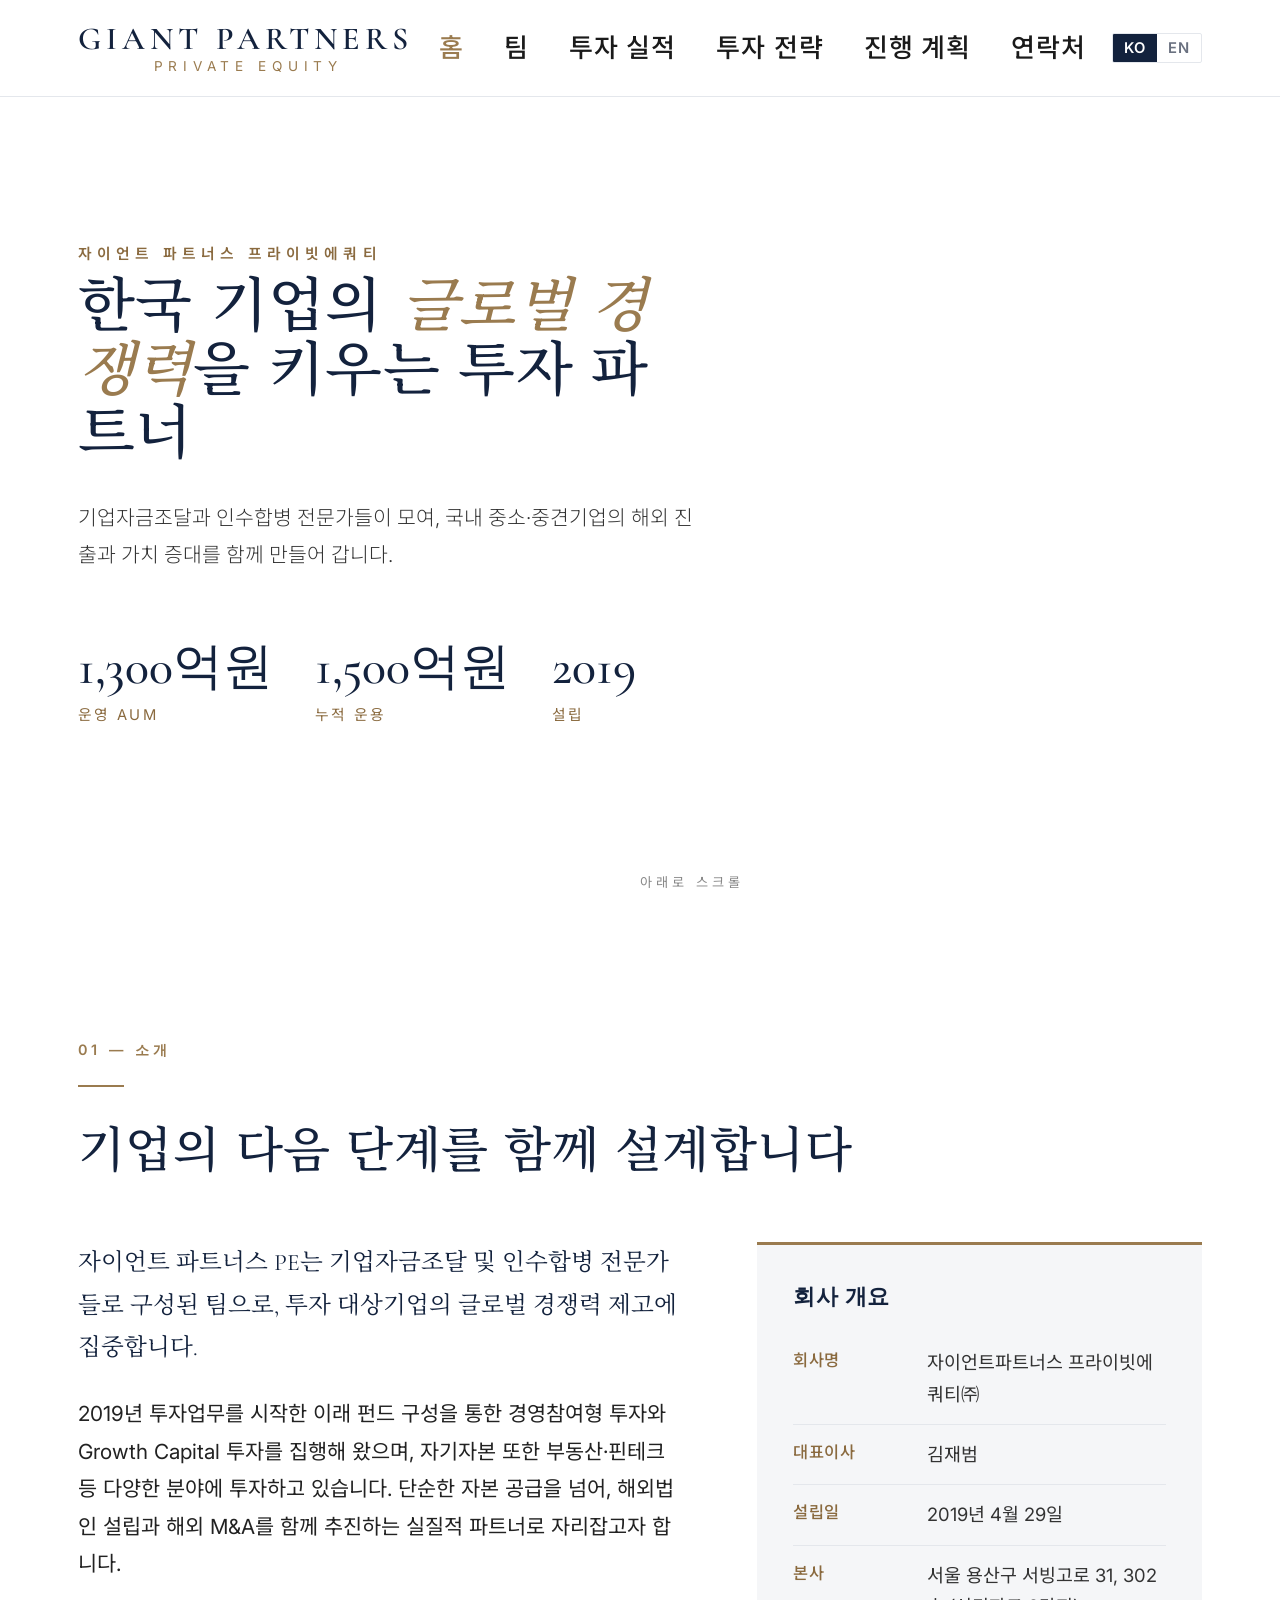
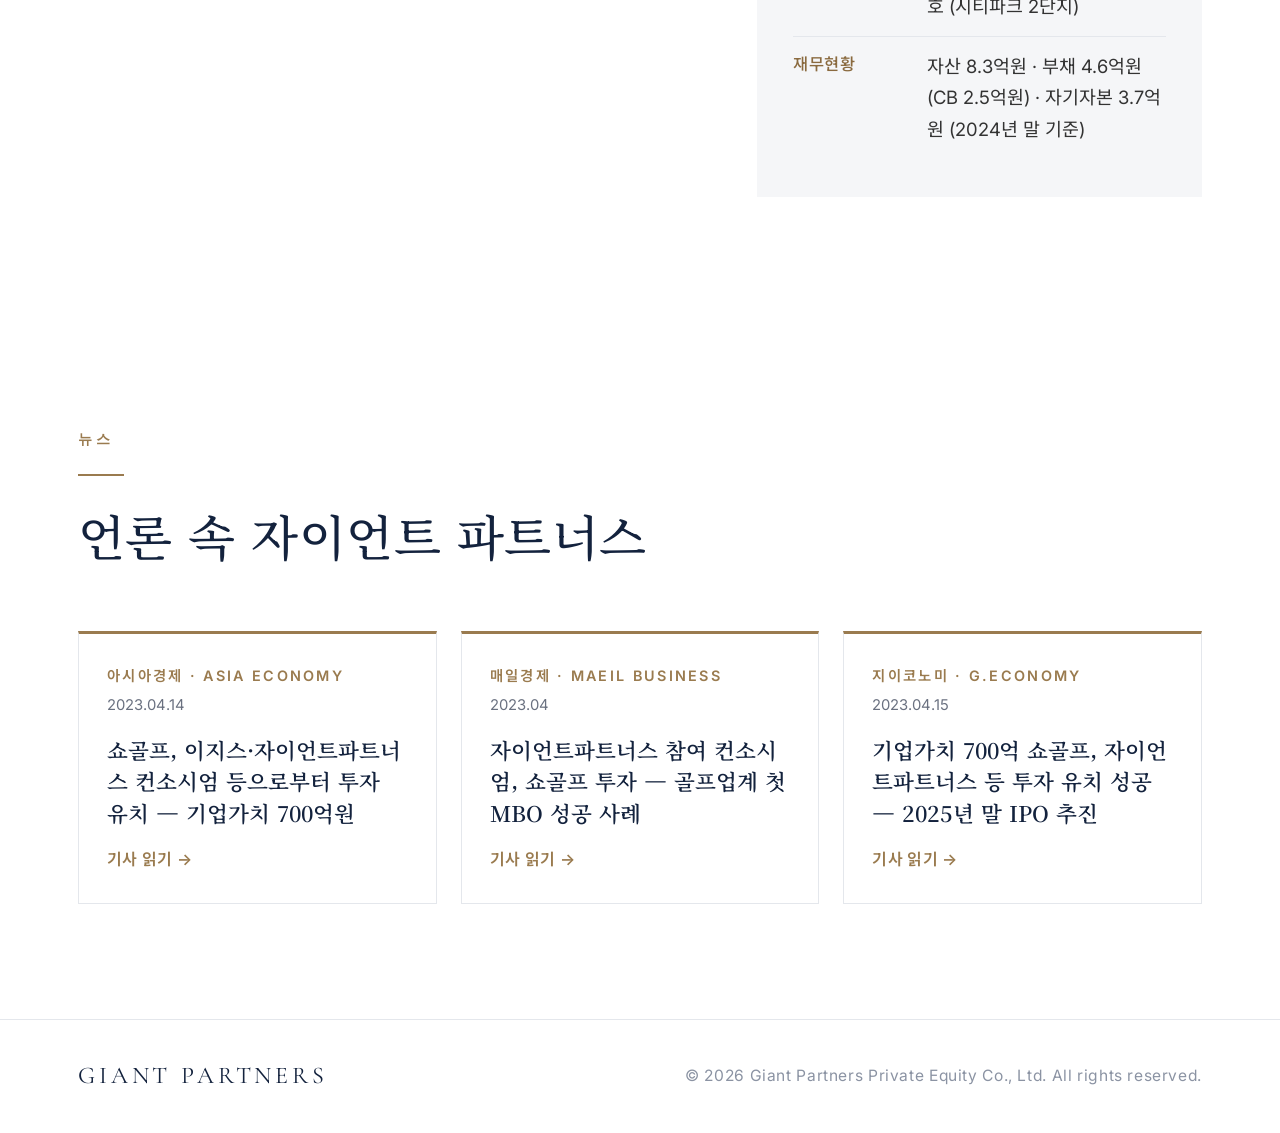
==== index.html @ a85ddaa1 "build multi-page site" ====
<!DOCTYPE html>
<html lang="ko">
<head>
<meta charset="UTF-8" />
<meta name="viewport" content="width=device-width, initial-scale=1.0" />
<title>Giant Partners Private Equity</title>
<meta name="description" content="Giant Partners Private Equity — 국내 중소·중견기업의 글로벌 경쟁력 제고에 집중하는 사모펀드 운용사 / A private equity firm focused on the global competitiveness of Korean middle-market companies." />
<link rel="preconnect" href="https://fonts.googleapis.com">
<link rel="preconnect" href="https://fonts.gstatic.com" crossorigin>
<link href="https://fonts.googleapis.com/css2?family=Cormorant+Garamond:ital,wght@0,400;0,500;0,600;1,400&family=Inter:wght@300;400;500;600&family=Noto+Sans+KR:wght@300;400;500;700&family=Noto+Serif+KR:wght@400;500;600&display=swap" rel="stylesheet">
<link rel="stylesheet" href="./static/style.css">
<script src="./static/script.js" defer></script>
</head>
<body class="lang-ko">

<!-- ================= TOP BAR ================= -->
<header class="topbar" id="topbar">
  <div class="topbar-inner">
    <a href="index.html" class="logo">
      <span class="logo-mark">GIANT PARTNERS</span>
      <span class="logo-sub">Private Equity</span>
    </a>
    <nav class="nav-links" id="navLinks">
      <a class="active" href="index.html"><span class="ko">홈</span><span class="en">Home</span></a>
      <a href="views/team.html"><span class="ko">팀</span><span class="en">Team</span></a>
      <a href="views/track-record.html"><span class="ko">투자 실적</span><span class="en">Track Record</span></a>
      <a href="views/strategy.html"><span class="ko">투자 전략</span><span class="en">Strategy</span></a>
      <a href="views/pipeline.html"><span class="ko">진행 계획</span><span class="en">Pipeline</span></a>
      <a href="views/contact.html"><span class="ko">연락처</span><span class="en">Contact</span></a>
    </nav>
    <div style="display:flex;align-items:center;gap:16px;">
      <div class="lang-switch">
        <button class="lang-btn active" data-lang="ko" onclick="setLang('ko')">KO</button>
        <button class="lang-btn" data-lang="en" onclick="setLang('en')">EN</button>
      </div>
      <button class="nav-toggle" id="navToggle" aria-label="Menu"><span></span><span></span><span></span></button>
    </div>
  </div>
</header>

<!-- ================= HERO ================= -->
<section class="hero" id="top">
  <div class="hero-inner">
    <span class="hero-eyebrow"><span class="ko">자이언트 파트너스 프라이빗에쿼티</span><span class="en">Giant Partners Private Equity</span></span>
    <h1>
      <span class="ko">한국 기업의 <em>글로벌 경쟁력</em>을 키우는 투자 파트너</span>
      <span class="en">A partner in building the <em>global competitiveness</em> of Korean companies</span>
    </h1>
    <p class="sub">
      <span class="ko">기업자금조달과 인수합병 전문가들이 모여, 국내 중소·중견기업의 해외 진출과 가치 증대를 함께 만들어 갑니다.</span>
      <span class="en">A team of corporate-finance and M&amp;A specialists partnering with Korea's middle-market companies to drive overseas expansion and lasting value creation.</span>
    </p>
    <div class="hero-meta">
      <div class="stat"><span class="num"><span class="ko">1,300억원</span><span class="en">₩130B</span></span><span class="lbl"><span class="ko">운영 AUM</span><span class="en">AUM under management</span></span></div>
      <div class="stat"><span class="num"><span class="ko">1,500억원</span><span class="en">₩150B</span></span><span class="lbl"><span class="ko">누적 운용</span><span class="en">Cumulative capital</span></span></div>
      <div class="stat"><span class="num">2019</span><span class="lbl"><span class="ko">설립</span><span class="en">Established</span></span></div>
    </div>
  </div>
  <span class="scroll-cue"><span class="ko">아래로 스크롤</span><span class="en">Scroll</span></span>
</section>

<!-- ================= ABOUT ================= -->
<section id="about" class="band-paper2">
  <div class="wrap">
    <div class="section-head reveal">
      <span class="eyebrow"><span class="ko">01 — 소개</span><span class="en">01 — About</span></span>
      <div class="divider"></div>
      <h2 class="section-title"><span class="ko">기업의 다음 단계를 함께 설계합니다</span><span class="en">Designing the next chapter for our companies</span></h2>
    </div>
    <div class="about-grid">
      <div class="about-copy reveal">
        <p>
          <span class="ko">자이언트 파트너스 PE는 기업자금조달 및 인수합병 전문가들로 구성된 팀으로, 투자 대상기업의 글로벌 경쟁력 제고에 집중합니다.</span>
          <span class="en">Giant Partners PE is a team of corporate-financing and M&amp;A specialists, focused on enhancing the global competitiveness of the companies we invest in.</span>
        </p>
        <p>
          <span class="ko">2019년 투자업무를 시작한 이래 펀드 구성을 통한 경영참여형 투자와 Growth Capital 투자를 집행해 왔으며, 자기자본 또한 부동산·핀테크 등 다양한 분야에 투자하고 있습니다. 단순한 자본 공급을 넘어, 해외법인 설립과 해외 M&A를 함께 추진하는 실질적 파트너로 자리잡고자 합니다.</span>
          <span class="en">Since beginning investment activity in 2019, we have executed control (buyout) and growth-capital investments through fund structures, while also deploying our own balance sheet across real estate, fintech and other sectors. Beyond supplying capital, we aim to be a hands-on partner — establishing overseas entities and pursuing cross-border M&amp;A alongside our portfolio companies.</span>
        </p>
      </div>
      <div class="fact-card reveal">
        <h3><span class="ko">회사 개요</span><span class="en">Company Profile</span></h3>
        <dl style="margin:0;">
          <div class="fact-row"><dt><span class="ko">회사명</span><span class="en">Entity</span></dt><dd><span class="ko">자이언트파트너스 프라이빗에쿼티㈜</span><span class="en">Giant Partners Private Equity Co., Ltd.</span></dd></div>
          <div class="fact-row"><dt><span class="ko">대표이사</span><span class="en">CEO</span></dt><dd><span class="ko">김재범</span><span class="en">Jaebeom Kim</span></dd></div>
          <div class="fact-row"><dt><span class="ko">설립일</span><span class="en">Established</span></dt><dd><span class="ko">2019년 4월 29일</span><span class="en">April 29, 2019</span></dd></div>
          <div class="fact-row"><dt><span class="ko">본사</span><span class="en">Head Office</span></dt><dd><span class="ko">서울 용산구 서빙고로 31, 302호 (시티파크 2단지)</span><span class="en">Unit 302, 31 Seobinggo-ro, Yongsan-gu, Seoul (City Park II)</span></dd></div>
          <div class="fact-row"><dt><span class="ko">재무현황</span><span class="en">Financials</span></dt><dd><span class="ko">자산 8.3억원 · 부채 4.6억원 (CB 2.5억원) · 자기자본 3.7억원 (2024년 말 기준)</span><span class="en">Assets ₩830M · Liabilities ₩460M (incl. ₩250M CB) · Equity ₩370M (as of YE 2024)</span></dd></div>
        </dl>
      </div>
    </div>
  </div>
</section>

<!-- ================= NEWS ================= -->
<section id="news">
  <div class="wrap">
    <div class="section-head reveal">
      <span class="eyebrow"><span class="ko">뉴스</span><span class="en">In the News</span></span>
      <div class="divider"></div>
      <h2 class="section-title"><span class="ko">언론 속 자이언트 파트너스</span><span class="en">Giant Partners in the press</span></h2>
    </div>
    <div class="news-grid">
      <a class="news-card reveal" href="https://v.daum.net/v/qj23Gfpa3e" target="_blank" rel="noopener">
        <span class="news-source">아시아경제 · Asia Economy</span>
        <span class="news-date">2023.04.14</span>
        <h3 class="news-title"><span class="ko">쇼골프, 이지스·자이언트파트너스 컨소시엄 등으로부터 투자 유치 — 기업가치 700억원</span><span class="en">SHOW Golf raises capital from a consortium including IGIS and Giant Partners — valued at ₩70B</span></h3>
        <span class="news-more"><span class="ko">기사 읽기 →</span><span class="en">Read the article →</span></span>
      </a>
      <a class="news-card reveal" href="https://www.mk.co.kr/news/stock/9692551" target="_blank" rel="noopener">
        <span class="news-source">매일경제 · Maeil Business</span>
        <span class="news-date">2023.04</span>
        <h3 class="news-title"><span class="ko">자이언트파트너스 참여 컨소시엄, 쇼골프 투자 — 골프업계 첫 MBO 성공 사례</span><span class="en">Consortium including Giant Partners backs SHOW Golf — the golf sector's first successful MBO</span></h3>
        <span class="news-more"><span class="ko">기사 읽기 →</span><span class="en">Read the article →</span></span>
      </a>
      <a class="news-card reveal" href="https://www.geconomy.co.kr/news/article.html?no=276914" target="_blank" rel="noopener">
        <span class="news-source">지이코노미 · G.ECONOMY</span>
        <span class="news-date">2023.04.15</span>
        <h3 class="news-title"><span class="ko">기업가치 700억 쇼골프, 자이언트파트너스 등 투자 유치 성공 — 2025년 말 IPO 추진</span><span class="en">SHOW Golf, valued at ₩70B, secures backing from Giant Partners and others — IPO targeted for late 2025</span></h3>
        <span class="news-more"><span class="ko">기사 읽기 →</span><span class="en">Read the article →</span></span>
      </a>
    </div>
  </div>
</section>

<!-- ================= FOOTER ================= -->
<footer class="band-ink" style="padding:36px 0;">
  <div class="wrap" style="display:flex;justify-content:space-between;flex-wrap:wrap;gap:16px;align-items:center;">
    <span class="foot-logo">GIANT PARTNERS</span>
    <span style="font-size:.78rem;color:#8b93a3;letter-spacing:.04em;">© 2026 Giant Partners Private Equity Co., Ltd. <span class="ko">All rights reserved.</span><span class="en">All rights reserved.</span></span>
  </div>
</footer>

</body>
</html>
---- static/style.css ----
:root{
  --ink:#13223d;          /* primary deep navy */
  --ink-2:#0b1525;        /* darkest navy */
  --ink-soft:#26385a;     /* lighter navy for lines */
  --paper:#f5f6f8;        /* light, almost white */
  --paper-2:#ffffff;      /* clean white */
  --brass:#9a7b4f;        /* muted brass accent */
  --brass-light:#c6a878;  /* light brass */
  --ink-text:#1c2533;
  --muted:#6a7180;
  --line:#e4e7ec;
  --radius:0px;
  --maxw:1180px;
}

*{box-sizing:border-box;}
html{scroll-behavior:smooth;font-size:125%;}
body{
  margin:0;
  background:var(--paper);
  color:var(--ink-text);
  font-family:"Inter","Noto Sans KR",sans-serif;
  font-weight:400;
  line-height:1.7;
  -webkit-font-smoothing:antialiased;
  font-feature-settings:"kern" 1;
}

/* ---------- Language toggle visibility ---------- */
.lang-ko .en{display:none !important;}
.lang-en .ko{display:none !important;}

/* ---------- Typography ---------- */
h1,h2,h3,h4{margin:0;font-weight:500;line-height:1.2;color:var(--ink);}
.serif{font-family:"Cormorant Garamond","Noto Serif KR",serif;}
.lang-ko h1,.lang-ko h2,.lang-ko h3{font-family:"Noto Serif KR",serif;}
.lang-en h1,.lang-en h2,.lang-en h3{font-family:"Cormorant Garamond",serif;}

.eyebrow{
  font-family:"Inter",sans-serif;
  font-size:.72rem;
  letter-spacing:.28em;
  text-transform:uppercase;
  color:var(--brass);
  font-weight:600;
  margin:0 0 1.1rem;
  display:block;
}
.section-title{
  font-size:clamp(1.9rem,3.6vw,2.9rem);
  font-weight:500;
  letter-spacing:.01em;
  color:var(--ink);
}
.lang-en .section-title{font-weight:600;letter-spacing:0;}
.lead{
  font-size:1.06rem;
  color:#39424f;
  max-width:54ch;
  line-height:1.75;
}

a{color:inherit;}

/* ---------- Layout ---------- */
.wrap{max-width:var(--maxw);margin:0 auto;padding:0 28px;}
section{padding:clamp(64px,9vw,120px) 0;}
.band-ink{background:var(--ink);color:#e9e6dd;}
.band-ink .section-title,.band-ink h3,.band-ink h4{color:#fff;}
.band-ink .lead{color:#c4ccd8;}
.band-paper2{background:var(--paper-2);}

.section-head{margin-bottom:clamp(40px,6vw,68px);max-width:780px;}
.divider{width:46px;height:2px;background:var(--brass);margin-bottom:1.6rem;}

/* ---------- Top bar ---------- */
header.topbar{
  position:fixed;top:0;left:0;right:0;z-index:50;
  background:rgba(246,242,233,.86);
  backdrop-filter:blur(10px);
  border-bottom:1px solid var(--line);
  transition:background .3s,border-color .3s;
}
.topbar.scrolled{background:rgba(11,21,37,.92);border-color:rgba(255,255,255,.08);}
.topbar.scrolled .logo-mark,.topbar.scrolled .nav-links a{color:#f3efe6;}
.topbar.scrolled .logo-sub{color:var(--brass-light);}
.topbar.scrolled .lang-btn{color:#cdd3dd;border-color:rgba(255,255,255,.22);}
.topbar.scrolled .lang-btn.active{background:var(--brass);color:#fff;border-color:var(--brass);}
.topbar-inner{
  max-width:var(--maxw);margin:0 auto;padding:14px 28px;
  display:flex;align-items:center;justify-content:space-between;gap:24px;
}
.logo{display:flex;flex-direction:column;line-height:1;text-decoration:none;}
.logo-mark{
  font-family:"Cormorant Garamond",serif;
  font-size:1.34rem;font-weight:600;letter-spacing:.16em;color:var(--ink);
  transition:color .3s;
}
.logo-sub{
  font-family:"Inter",sans-serif;font-size:.56rem;letter-spacing:.42em;
  text-transform:uppercase;color:var(--brass);margin-top:5px;transition:color .3s;
}
.nav-links{display:flex;gap:30px;align-items:center;}
.nav-links a{
  text-decoration:none;color:var(--ink-text);font-size:.83rem;letter-spacing:.04em;
  font-weight:500;transition:color .2s;position:relative;padding:4px 0;
}
.nav-links a:hover{color:var(--brass);}

/* active nav link (highlights the current page) */
.nav-links a.active{color:var(--brass);}
.topbar.scrolled .nav-links a.active{color:var(--brass-light);}

.lang-switch{display:flex;border:1px solid var(--line);border-radius:2px;overflow:hidden;}
.lang-btn{
  background:transparent;border:none;cursor:pointer;
  padding:5px 11px;font-family:"Inter",sans-serif;font-size:.74rem;font-weight:600;
  letter-spacing:.06em;color:var(--muted);transition:all .2s;
}
.lang-btn.active{background:var(--ink);color:#fff;}
.nav-toggle{display:none;background:none;border:none;cursor:pointer;padding:6px;}
.nav-toggle span{display:block;width:22px;height:2px;background:var(--ink);margin:4px 0;transition:.3s;}
.topbar.scrolled .nav-toggle span{background:#f3efe6;}

/* extra top space so the first section on inner pages clears the fixed header */
.first{padding-top:calc(clamp(64px,9vw,120px) + 56px);}

/* ---------- Hero ---------- */
.hero{
  position:relative;min-height:100svh;display:flex;align-items:center;
  background:
    radial-gradient(110% 80% at 80% 10%, rgba(154,123,79,.16), transparent 60%),
    linear-gradient(160deg,#0d1828 0%, #13223d 55%, #1a2c4d 100%);
  color:#f3efe6;overflow:hidden;
}
.hero::after{
  content:"";position:absolute;inset:0;
  background-image:linear-gradient(rgba(255,255,255,.025) 1px,transparent 1px),
                   linear-gradient(90deg,rgba(255,255,255,.025) 1px,transparent 1px);
  background-size:64px 64px;mask-image:radial-gradient(120% 90% at 70% 30%,#000,transparent 75%);
  pointer-events:none;
}
.hero-inner{position:relative;z-index:2;max-width:var(--maxw);margin:0 auto;padding:120px 28px 80px;width:100%;}
.hero-eyebrow{
  font-size:.74rem;letter-spacing:.34em;text-transform:uppercase;
  color:var(--brass-light);font-weight:600;margin-bottom:2.2rem;
  opacity:0;animation:rise .9s .1s forwards;
}
.hero h1{
  color:#fff;font-weight:500;letter-spacing:.005em;
  font-size:clamp(2.5rem,6.4vw,5.1rem);line-height:1.08;max-width:18ch;
  opacity:0;animation:rise 1s .25s forwards;
}
.lang-en .hero h1{font-weight:500;}
.hero h1 em{font-style:italic;color:var(--brass-light);}
.hero .sub{
  margin-top:2rem;font-size:clamp(1rem,1.6vw,1.2rem);max-width:52ch;
  color:#cdd5e2;line-height:1.8;font-weight:300;
  opacity:0;animation:rise 1s .45s forwards;
}
.hero-meta{
  margin-top:3.4rem;display:flex;flex-wrap:wrap;gap:42px;
  opacity:0;animation:rise 1s .65s forwards;
}
.hero-meta .stat .num{
  font-family:"Cormorant Garamond",serif;font-size:2.5rem;color:#fff;line-height:1;font-weight:500;
}
.hero-meta .stat .lbl{
  display:block;margin-top:.5rem;font-size:.74rem;letter-spacing:.16em;
  text-transform:uppercase;color:var(--brass-light);
}
.scroll-cue{
  position:absolute;bottom:30px;left:50%;transform:translateX(-50%);
  font-size:.66rem;letter-spacing:.3em;text-transform:uppercase;color:#8a93a5;z-index:2;
  opacity:0;animation:rise 1s 1s forwards;
}
@keyframes rise{from{opacity:0;transform:translateY(18px);}to{opacity:1;transform:translateY(0);}}

/* ---------- About ---------- */
.about-grid{display:grid;grid-template-columns:1.15fr .85fr;gap:clamp(40px,6vw,84px);align-items:start;}
.fact-card{
  background:var(--ink);color:#e9e6dd;padding:38px 36px;border-top:3px solid var(--brass);
}
.fact-card h3{color:#fff;font-size:1.1rem;letter-spacing:.04em;margin-bottom:24px;font-family:"Inter",sans-serif;font-weight:600;}
.fact-row{display:grid;grid-template-columns:120px 1fr;gap:14px;padding:14px 0;border-top:1px solid rgba(255,255,255,.1);}
.fact-row:first-of-type{border-top:none;}
.fact-row dt{color:var(--brass-light);font-size:.82rem;letter-spacing:.04em;font-weight:500;}
.fact-row dd{margin:0;color:#dfe3ea;font-size:.92rem;}
.about-copy p{margin:0 0 1.3rem;color:#39424f;font-size:1.04rem;line-height:1.8;}
.about-copy p:first-of-type{font-size:1.18rem;color:var(--ink);font-family:"Cormorant Garamond","Noto Serif KR",serif;}

/* ---------- Team ---------- */
.team-grid{display:grid;grid-template-columns:1fr 1fr;gap:34px;}
.member{background:var(--paper-2);border:1px solid var(--line);padding:38px 36px;position:relative;}
.member::before{content:"";position:absolute;top:0;left:0;width:3px;height:64px;background:var(--brass);}
.member .role{font-size:.74rem;letter-spacing:.2em;text-transform:uppercase;color:var(--brass);font-weight:600;}
.member .name{font-family:"Cormorant Garamond","Noto Serif KR",serif;font-size:2rem;margin:.5rem 0 1.4rem;color:var(--ink);font-weight:500;}
.member h5{font-size:.72rem;letter-spacing:.14em;text-transform:uppercase;color:var(--muted);margin:1.5rem 0 .7rem;font-weight:600;font-family:"Inter",sans-serif;}
.member ul{margin:0;padding:0;list-style:none;}
.member li{position:relative;padding-left:18px;margin-bottom:.55rem;font-size:.92rem;color:#3a4250;line-height:1.6;}
.member li::before{content:"";position:absolute;left:0;top:.6em;width:6px;height:6px;border:1px solid var(--brass);transform:rotate(45deg);}

/* ---------- Funds / ledger ---------- */
.ledger{position:relative;margin-top:10px;}
.fund{
  display:grid;grid-template-columns:96px 1fr;gap:30px;padding:38px 0;
  border-top:1px solid rgba(255,255,255,.12);
}
.band-paper2 .fund{border-top:1px solid var(--line);}
.fund:first-child{border-top:none;}
.fund .marker{display:flex;flex-direction:column;}
.fund .marker .no{
  font-family:"Cormorant Garamond",serif;font-size:3.2rem;line-height:.9;color:var(--brass-light);font-weight:500;
}
.band-paper2 .fund .marker .no{color:var(--brass);}
.fund .marker .tag{font-size:.68rem;letter-spacing:.18em;text-transform:uppercase;color:var(--muted);margin-top:8px;}
.fund .body h4{font-size:1.32rem;margin-bottom:.4rem;font-family:"Cormorant Garamond","Noto Serif KR",serif;font-weight:600;}
.band-ink .fund .body h4{color:#fff;}
.fund .meta{font-size:.78rem;letter-spacing:.06em;color:var(--brass);font-weight:600;text-transform:uppercase;margin-bottom:.9rem;}
.fund .desc{font-size:.96rem;line-height:1.75;color:#424a57;}
.band-ink .fund .desc{color:#bcc4d2;}
.fund ul{margin:.8rem 0 0;padding:0;list-style:none;}
.fund li{position:relative;padding-left:18px;margin-bottom:.5rem;font-size:.9rem;line-height:1.6;}
.band-ink .fund li{color:#aeb6c4;}
.band-paper2 .fund li{color:#4a525f;}
.fund li::before{content:"–";position:absolute;left:0;color:var(--brass);}
.pill-row{display:flex;flex-wrap:wrap;gap:8px;margin-top:1rem;}
.pill{font-size:.74rem;letter-spacing:.04em;padding:5px 12px;border:1px solid rgba(255,255,255,.2);color:#cdd5e2;border-radius:2px;}
.band-paper2 .pill{border-color:var(--line);color:var(--muted);}

/* ---------- Stats strip ---------- */
.stats-strip{display:grid;grid-template-columns:repeat(4,1fr);gap:1px;background:var(--line);border:1px solid var(--line);margin-bottom:64px;}
.stat-cell{background:var(--paper-2);padding:30px 26px;}
.band-ink .stats-strip{background:rgba(255,255,255,.1);border-color:rgba(255,255,255,.1);}
.band-ink .stat-cell{background:var(--ink);}
.stat-cell .v{font-family:"Cormorant Garamond",serif;font-size:2.5rem;color:var(--ink);font-weight:500;line-height:1;}
.band-ink .stat-cell .v{color:#fff;}
.stat-cell .k{display:block;margin-top:.6rem;font-size:.74rem;letter-spacing:.12em;text-transform:uppercase;color:var(--brass);}

/* ---------- Principal investments ---------- */
.pi-grid{display:grid;grid-template-columns:1fr 1fr;gap:28px;}
.pi-card{background:var(--paper-2);border:1px solid var(--line);padding:34px 32px;border-top:3px solid var(--brass);}
.pi-card .tag{font-size:.7rem;letter-spacing:.18em;text-transform:uppercase;color:var(--brass);font-weight:600;}
.pi-card h4{font-size:1.3rem;margin:.6rem 0 1rem;font-family:"Cormorant Garamond","Noto Serif KR",serif;font-weight:600;}
.pi-card p{margin:0;font-size:.95rem;color:#434b58;line-height:1.7;}
.pi-card .status{margin-top:1.2rem;font-size:.78rem;letter-spacing:.06em;color:var(--ink);font-weight:600;}

/* ---------- Strategy pillars ---------- */
.pillars{display:grid;grid-template-columns:1fr 1fr;gap:1px;background:rgba(255,255,255,.12);border:1px solid rgba(255,255,255,.12);}
.pillar{background:var(--ink);padding:42px 40px;position:relative;}
.pillar .pno{font-family:"Cormorant Garamond",serif;font-size:1.05rem;color:var(--brass-light);letter-spacing:.1em;}
.pillar h4{color:#fff;font-size:1.32rem;margin:.4rem 0 1.2rem;font-family:"Cormorant Garamond","Noto Serif KR",serif;font-weight:600;}
.pillar ul{margin:0;padding:0;list-style:none;}
.pillar li{position:relative;padding-left:18px;margin-bottom:.7rem;font-size:.93rem;color:#bcc4d2;line-height:1.65;}
.pillar li::before{content:"";position:absolute;left:0;top:.55em;width:6px;height:6px;background:var(--brass);transform:rotate(45deg);}

/* ---------- Process ---------- */
.phase-label{font-size:.74rem;letter-spacing:.2em;text-transform:uppercase;color:var(--brass);font-weight:600;margin:48px 0 22px;display:flex;align-items:center;gap:14px;}
.phase-label::after{content:"";flex:1;height:1px;background:var(--line);}
.steps{display:grid;grid-template-columns:1fr 1fr;gap:24px;}
.step{background:var(--paper-2);border:1px solid var(--line);padding:32px 30px;display:grid;grid-template-columns:54px 1fr;gap:22px;}
.step .sno{font-family:"Cormorant Garamond",serif;font-size:2.6rem;color:var(--brass);line-height:.8;font-weight:500;}
.step h4{font-size:1.12rem;margin-bottom:.8rem;color:var(--ink);font-family:"Inter","Noto Sans KR",sans-serif;font-weight:600;}
.step ul{margin:0;padding:0;list-style:none;}
.step li{position:relative;padding-left:16px;margin-bottom:.5rem;font-size:.89rem;color:#454d5a;line-height:1.6;}
.step li::before{content:"";position:absolute;left:0;top:.6em;width:5px;height:5px;background:var(--brass);border-radius:50%;}

/* ---------- Pipeline ---------- */
.pipe-grid{display:grid;grid-template-columns:1fr 1fr;gap:60px;}
.pipe-col h3{font-size:1.4rem;margin-bottom:6px;color:#fff;font-family:"Cormorant Garamond","Noto Serif KR",serif;font-weight:600;}
.pipe-col .ck{font-size:.74rem;letter-spacing:.2em;text-transform:uppercase;color:var(--brass-light);margin-bottom:26px;display:block;}
.pipe-item{padding:22px 0;border-top:1px solid rgba(255,255,255,.12);display:grid;grid-template-columns:1fr auto;gap:18px;align-items:start;}
.pipe-item:first-of-type{border-top:none;}
.pipe-item p{margin:0;font-size:.95rem;color:#c4ccd8;line-height:1.6;}
.pipe-item .amt{font-family:"Cormorant Garamond",serif;font-size:1.3rem;color:var(--brass-light);white-space:nowrap;}

/* ---------- Case study ---------- */
.case-head{display:grid;grid-template-columns:1fr 1fr;gap:50px;align-items:end;margin-bottom:54px;}
.case-quote{font-family:"Cormorant Garamond","Noto Serif KR",serif;font-size:1.5rem;line-height:1.5;color:var(--ink);font-style:italic;}

/* ---------- Contact / footer ---------- */
.contact-grid{display:grid;grid-template-columns:1fr 1fr;gap:60px;align-items:start;}
.contact-grid h2{margin-bottom:20px;}
.contact-info dt{font-size:.72rem;letter-spacing:.18em;text-transform:uppercase;color:var(--brass-light);margin-top:22px;}
.contact-info dd{margin:.3rem 0 0;font-size:1.04rem;color:#e9e6dd;}
footer .foot-bottom{
  border-top:1px solid rgba(255,255,255,.12);margin-top:64px;padding-top:30px;
  display:flex;justify-content:space-between;flex-wrap:wrap;gap:16px;
  font-size:.78rem;color:#8b93a3;letter-spacing:.04em;
}
.foot-logo{font-family:"Cormorant Garamond",serif;font-size:1.2rem;letter-spacing:.16em;color:#fff;}

/* ---------- Reveal animation ---------- */
.reveal{opacity:0;transform:translateY(26px);transition:opacity .8s ease,transform .8s ease;}
.reveal.in{opacity:1;transform:none;}

/* ---------- Responsive ---------- */
@media(max-width:880px){
  .nav-links{
    position:fixed;top:0;right:0;height:100svh;width:min(78vw,320px);
    background:var(--ink-2);flex-direction:column;justify-content:center;gap:30px;
    transform:translateX(100%);transition:transform .35s ease;padding:40px;z-index:40;
  }
  .nav-links.open{transform:translateX(0);}
  .nav-links a{color:#f3efe6;font-size:1.05rem;}
  .nav-toggle{display:block;z-index:45;}
  .about-grid,.team-grid,.pillars,.steps,.pi-grid,.pipe-grid,.case-head,.contact-grid,.stats-strip{grid-template-columns:1fr;}
  .stats-strip{grid-template-columns:1fr 1fr;}
  .fund{grid-template-columns:64px 1fr;gap:20px;}
  .fund .marker .no{font-size:2.4rem;}
}
@media(max-width:520px){
  .stats-strip{grid-template-columns:1fr;}
  .hero-meta{gap:28px;}
  .step{grid-template-columns:1fr;}
}
@media(prefers-reduced-motion:reduce){
  *{animation:none !important;transition:none !important;}
  .reveal{opacity:1;transform:none;}
  html{scroll-behavior:auto;}
}

/* ---------- News ---------- */
.news-grid{display:grid;grid-template-columns:repeat(3,1fr);gap:24px;}
.news-card{
  display:flex;flex-direction:column;
  background:var(--paper-2);border:1px solid var(--line);border-top:3px solid var(--brass);
  padding:30px 28px;text-decoration:none;color:inherit;
  transition:transform .2s ease, box-shadow .2s ease, border-color .2s ease;
}
.news-card:hover{transform:translateY(-4px);box-shadow:0 14px 30px rgba(19,34,61,.10);}
.news-source{font-size:.72rem;letter-spacing:.16em;text-transform:uppercase;color:var(--brass);font-weight:600;}
.news-date{font-size:.74rem;color:var(--muted);margin-top:4px;}
.news-title{
  font-size:1.08rem;line-height:1.45;margin:16px 0 0;color:var(--ink);
  font-family:"Cormorant Garamond","Noto Serif KR",serif;font-weight:600;
}
.lang-ko .news-title{font-family:"Noto Serif KR",serif;}
.news-more{margin-top:auto;padding-top:18px;font-size:.8rem;color:var(--brass);font-weight:600;letter-spacing:.02em;}
@media(max-width:880px){
  .news-grid{grid-template-columns:1fr;}
}

/* ============================================================
   LIGHT THEME — white backgrounds, black text.
   Section titles/headers stay navy so they still stand out,
   and the top nav bar keeps its navy-on-scroll header look.
   ============================================================ */
:root{
  --paper:#ffffff;
  --paper-2:#ffffff;
  --ink-text:#1a1a1a;
  --brass-light:#8a6a3f;   /* darker tan so accents are readable on white */
  --line:#e4e7ec;
}
body{background:#ffffff;color:#1a1a1a;}

/* body / lead text -> black-ish */
.lead{color:#333;}
.about-copy p{color:#222;}
.about-copy p:first-of-type{color:#13223d;}

/* top header bar: white normally, still turns navy on scroll */
header.topbar{background:rgba(255,255,255,.9);border-bottom:1px solid #e4e7ec;}

/* dark bands become white */
.band-ink{background:#ffffff;color:#1a1a1a;}
.band-ink .section-title,.band-ink h3,.band-ink h4{color:#13223d;}
.band-ink .lead{color:#333;}

/* hero */
.hero{background:#ffffff;color:#1a1a1a;}
.hero::after{display:none;}
.hero h1{color:#13223d;}
.hero h1 em{color:#9a7b4f;}
.hero .sub{color:#333;}
.hero-meta .stat .num{color:#13223d;}
.scroll-cue{color:#888;}

/* company profile card */
.fact-card{background:#f5f6f8;color:#1a1a1a;}
.fact-card h3{color:#13223d;}
.fact-row{border-top:1px solid #e4e7ec;}
.fact-row dd{color:#333;}

/* stats strip */
.band-ink .stats-strip{background:#e4e7ec;border-color:#e4e7ec;}
.band-ink .stat-cell{background:#ffffff;}
.band-ink .stat-cell .v{color:#13223d;}

/* funds */
.band-ink .fund{border-top:1px solid #e4e7ec;}
.band-ink .fund .body h4{color:#13223d;}
.band-ink .fund .desc{color:#333;}
.band-ink .fund li{color:#444;}

/* pills */
.pill{border:1px solid #e4e7ec;color:#555;}

/* strategy pillars */
.pillars{background:#e4e7ec;border-color:#e4e7ec;}
.pillar{background:#ffffff;}
.pillar h4{color:#13223d;}
.pillar li{color:#333;}

/* pipeline */
.pipe-col h3{color:#13223d;}
.pipe-item{border-top:1px solid #e4e7ec;}
.pipe-item p{color:#333;}

/* contact */
.contact-info dd{color:#1a1a1a;}

/* footer */
footer.band-ink{border-top:1px solid #e4e7ec;}
.foot-logo{color:#13223d;}

/* ---------- Header sizes (smaller in front) ---------- */
.section-title{font-size:clamp(2rem,3.8vw,3.4rem) !important;line-height:1.14;}
.hero h1{font-size:clamp(2.2rem,4.6vw,4.2rem);}

/* ---------- Top bar: a bit taller so everything sits nicely ---------- */
.topbar-inner{padding:22px 28px;}

/* ---------- Nav menu: spaced out, vertically centered ---------- */
.nav-links a{font-size:1.3rem;}
.nav-links{gap:40px;align-items:center;}

/* ---------- Logo: centered subtitle, balanced sizing ---------- */
.logo{align-items:center;}
.logo-mark{font-size:1.6rem;}
.logo-sub{padding-left:.42em;font-size:.68rem;}
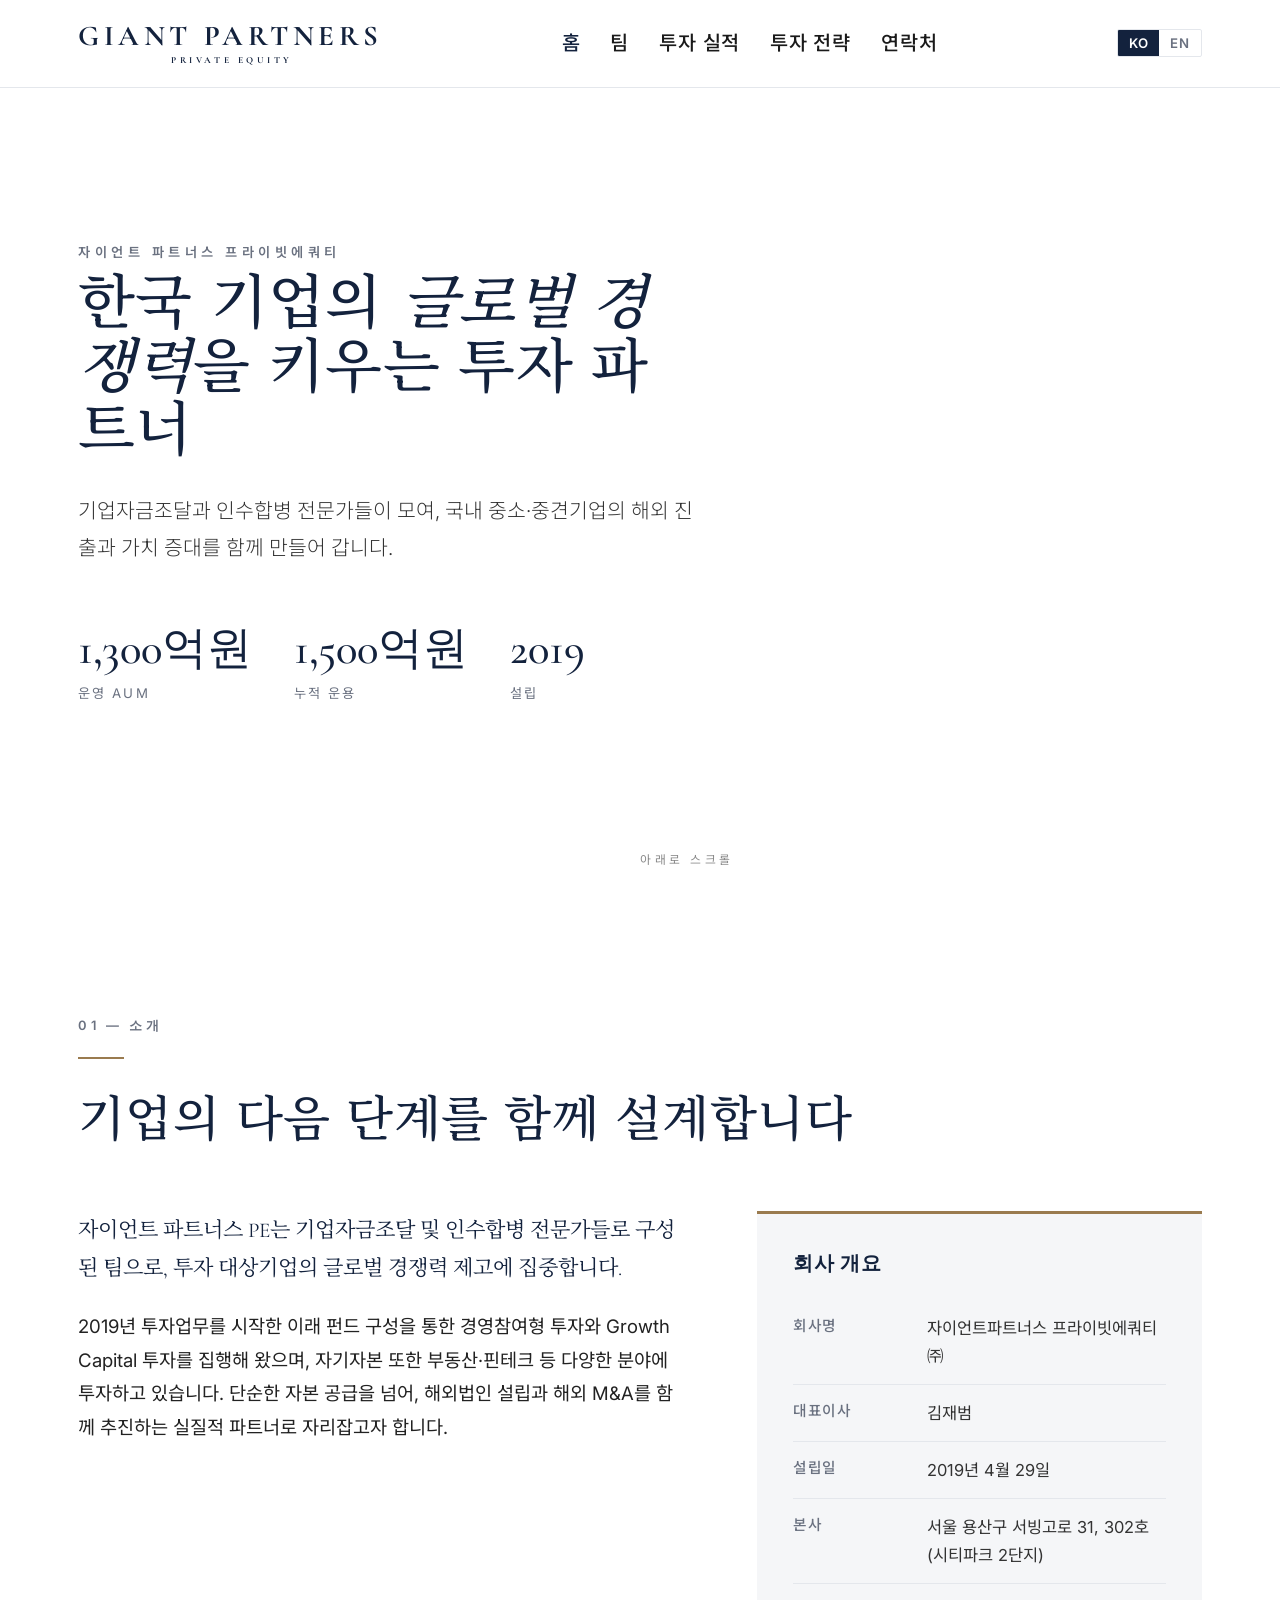
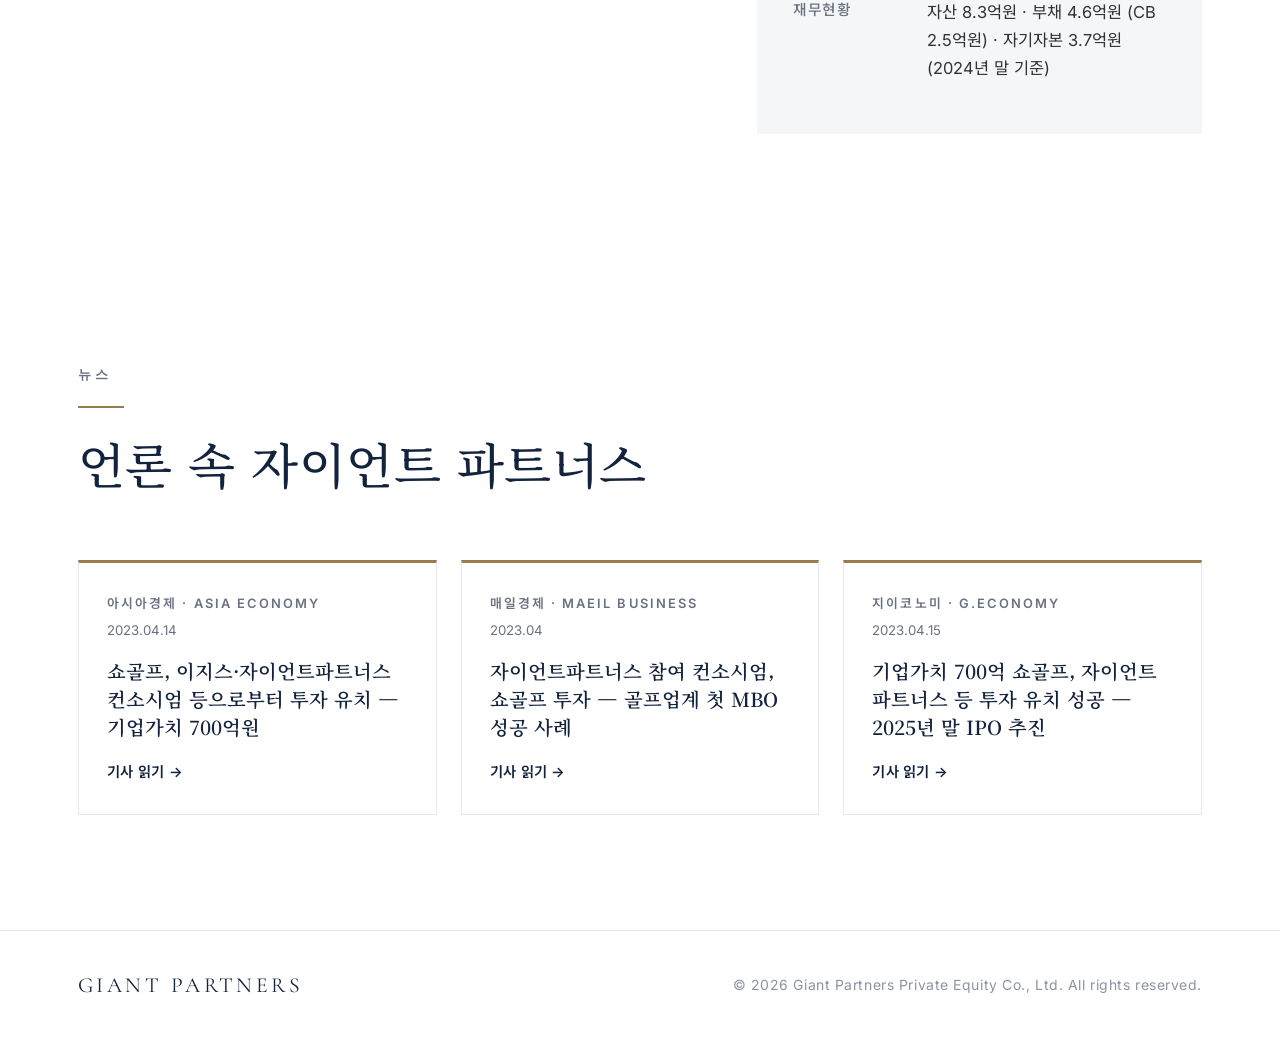
==== commit 3de6b292: "the ko/en font changed" ====
--- a/index.html
+++ b/index.html
@@ -8,7 +8,7 @@
 <link rel="preconnect" href="https://fonts.googleapis.com">
 <link rel="preconnect" href="https://fonts.gstatic.com" crossorigin>
 <link href="https://fonts.googleapis.com/css2?family=Cormorant+Garamond:ital,wght@0,400;0,500;0,600;1,400&family=Inter:wght@300;400;500;600&family=Noto+Sans+KR:wght@300;400;500;700&family=Noto+Serif+KR:wght@400;500;600&display=swap" rel="stylesheet">
-<link rel="stylesheet" href="./static/style.css">
+<link rel="stylesheet" href="./static/style.css?v=5">
 <script src="./static/script.js" defer></script>
 </head>
 <body class="lang-ko">
@@ -25,7 +25,6 @@
       <a href="views/team.html"><span class="ko">팀</span><span class="en">Team</span></a>
       <a href="views/track-record.html"><span class="ko">투자 실적</span><span class="en">Track Record</span></a>
       <a href="views/strategy.html"><span class="ko">투자 전략</span><span class="en">Strategy</span></a>
-      <a href="views/pipeline.html"><span class="ko">진행 계획</span><span class="en">Pipeline</span></a>
       <a href="views/contact.html"><span class="ko">연락처</span><span class="en">Contact</span></a>
     </nav>
     <div style="display:flex;align-items:center;gap:16px;">
--- a/static/style.css
+++ b/static/style.css
@@ -1,3 +1,9 @@
+/* Loads Noto Serif (Latin sibling of Noto Serif KR) so the English
+   headings match the Korean. All other fonts load from your HTML <link>. */
+@import url('https://fonts.googleapis.com/css2?family=Noto+Serif:ital,wght@0,400;0,500;0,600;0,700;1,500;1,600;1,700&display=swap');
+/* Bold weight for the logo wordmark (HTML <link> only loads up to 600). */
+@import url('https://fonts.googleapis.com/css2?family=Cormorant+Garamond:wght@600;700&display=swap');
+
 :root{
   --ink:#13223d;          /* primary deep navy */
   --ink-2:#0b1525;        /* darkest navy */
@@ -14,7 +20,7 @@
 }
 
 *{box-sizing:border-box;}
-html{scroll-behavior:smooth;font-size:125%;}
+html{scroll-behavior:smooth;font-size:112%;}
 body{
   margin:0;
   background:var(--paper);
@@ -83,9 +89,9 @@
 }
 .topbar.scrolled{background:rgba(11,21,37,.92);border-color:rgba(255,255,255,.08);}
 .topbar.scrolled .logo-mark,.topbar.scrolled .nav-links a{color:#f3efe6;}
-.topbar.scrolled .logo-sub{color:var(--brass-light);}
+.topbar.scrolled .logo-sub{color:#f3efe6;}
 .topbar.scrolled .lang-btn{color:#cdd3dd;border-color:rgba(255,255,255,.22);}
-.topbar.scrolled .lang-btn.active{background:var(--brass);color:#fff;border-color:var(--brass);}
+.topbar.scrolled .lang-btn.active{background:#f3efe6;color:var(--ink);border-color:#f3efe6;}
 .topbar-inner{
   max-width:var(--maxw);margin:0 auto;padding:14px 28px;
   display:flex;align-items:center;justify-content:space-between;gap:24px;
@@ -98,7 +104,7 @@
 }
 .logo-sub{
   font-family:"Inter",sans-serif;font-size:.56rem;letter-spacing:.42em;
-  text-transform:uppercase;color:var(--brass);margin-top:5px;transition:color .3s;
+  text-transform:uppercase;color:var(--ink);margin-top:5px;transition:color .3s;
 }
 .nav-links{display:flex;gap:30px;align-items:center;}
 .nav-links a{
@@ -152,7 +158,7 @@
   opacity:0;animation:rise 1s .25s forwards;
 }
 .lang-en .hero h1{font-weight:500;}
-.hero h1 em{font-style:italic;color:var(--brass-light);}
+.hero h1 em{font-style:italic;color:inherit;}
 .hero .sub{
   margin-top:2rem;font-size:clamp(1rem,1.6vw,1.2rem);max-width:52ch;
   color:#cdd5e2;line-height:1.8;font-weight:300;
@@ -372,7 +378,7 @@
 .hero{background:#ffffff;color:#1a1a1a;}
 .hero::after{display:none;}
 .hero h1{color:#13223d;}
-.hero h1 em{color:#9a7b4f;}
+.hero h1 em{color:#13223d;}
 .hero .sub{color:#333;}
 .hero-meta .stat .num{color:#13223d;}
 .scroll-cue{color:#888;}
@@ -423,10 +429,185 @@
 .topbar-inner{padding:22px 28px;}
 
 /* ---------- Nav menu: spaced out, vertically centered ---------- */
-.nav-links a{font-size:1.3rem;}
-.nav-links{gap:40px;align-items:center;}
+.nav-links a{font-size:1.1rem;white-space:nowrap;}
+.nav-links{gap:30px;align-items:center;}
+/* English uses the same 30px gap as Korean; the size (below) is what
+   keeps the two languages at a matching footprint. */
 
 /* ---------- Logo: centered subtitle, balanced sizing ---------- */
 .logo{align-items:center;}
 .logo-mark{font-size:1.6rem;}
-.logo-sub{padding-left:.42em;font-size:.68rem;}+.logo-sub{padding-left:.42em;font-size:.68rem;}
+
+/* ============================================================
+   ENGLISH <-> KOREAN STYLE MATCH
+   Swaps the English display serif from Cormorant Garamond to
+   Noto Serif (the Latin sibling of Noto Serif KR) so both
+   languages share one consistent type style, weight and spacing.
+   Weight 500 matches the Korean headings exactly (same Noto family),
+   so the English no longer reads bold.
+   ============================================================ */
+
+/* English headings -> same Noto serif family + weight as Korean */
+.lang-en h1,
+.lang-en h2,
+.lang-en h3{
+  font-family:"Noto Serif","Noto Serif KR",serif;
+  font-weight:500;
+  letter-spacing:0;
+}
+
+.lang-en .section-title{
+  font-weight:500;
+  letter-spacing:0;
+}
+
+/* Hero headline + its italic accent word */
+.lang-en .hero h1{
+  font-family:"Noto Serif","Noto Serif KR",serif;
+  font-weight:500;
+  letter-spacing:0;
+  line-height:1.08;   /* match the Korean hero's tight leading */
+}
+.lang-en .hero h1 em{
+  font-style:italic;
+  font-weight:500;
+}
+
+/* Every other element that was Cormorant -> Noto Serif */
+.lang-en .hero-meta .stat .num,
+.lang-en .stat-cell .v,
+.lang-en .fund .marker .no,
+.lang-en .fund .body h4,
+.lang-en .step .sno,
+.lang-en .pipe-item .amt,
+.lang-en .pipe-col h3,
+.lang-en .pi-card h4,
+.lang-en .member .name,
+.lang-en .news-title,
+.lang-en .case-quote,
+.lang-en .about-copy p:first-of-type{
+  font-family:"Noto Serif","Noto Serif KR",serif;
+}
+
+/* Neutral, Korean-matching tracking on body/lead text */
+.lang-en .lead,
+.lang-en .hero .sub,
+.lang-en .about-copy p{
+  letter-spacing:0;
+}
+
+/* Logo wordmark: keep the elegant Cormorant Garamond brand mark and
+   force it onto ONE line so the English logo matches the Korean. */
+.logo-mark{
+  font-family:"Cormorant Garamond",serif;
+  white-space:nowrap;
+}
+.foot-logo{
+  font-family:"Cormorant Garamond",serif;
+}
+
+/* English words are longer than Korean, so on the desktop bar the English
+   nav is set smaller so its total width matches the Korean (keeping the
+   logo and controls in the same place when you switch languages).
+   Scoped to desktop only — the mobile slide-in menu has room to spare
+   vertically, so there English stays the same size as Korean. */
+@media(min-width:881px){
+  .lang-en .nav-links a{
+    font-size:0.85rem;
+  }
+}
+/* ============================================================
+   NO GOLD TEXT
+   Gold (brass) is kept ONLY for non-text accents — divider lines,
+   card top-borders, bullet markers, button fills. Every place
+   brass was used as a *font* color is reset here to the site's
+   normal text colors so nothing reads gold:
+     · small uppercase labels  -> --muted (matches sibling labels)
+     · large display numerals  -> --ink   (matches the other big numbers)
+   ============================================================ */
+
+/* small uppercase labels / kickers / meta */
+.eyebrow,
+.hero-eyebrow,
+.hero-meta .stat .lbl,
+.fact-row dt,
+.member .role,
+.fund .meta,
+.stat-cell .k,
+.pi-card .tag,
+.phase-label,
+.pipe-col .ck,
+.contact-info dt,
+.news-source{
+  color:var(--muted);
+}
+
+/* large display numerals / letters */
+.fund .marker .no,
+.band-paper2 .fund .marker .no,
+.pillar .pno,
+.step .sno,
+.pipe-item .amt{
+  color:var(--ink);
+}
+
+/* news "read more" link text */
+.news-more{
+  color:var(--ink);
+}
+
+/* nav: current-page navy; hover shifts to a clearly visible non-gold color */
+.nav-links a{transition:color .2s ease;}
+.nav-links a.active{color:var(--ink);}
+.nav-links a:hover{color:var(--muted);}              /* light bar: near-black -> muted gray */
+.topbar.scrolled .nav-links a.active{color:#ffffff;}
+.topbar.scrolled .nav-links a:hover{color:#c6cdd9;}  /* dark bar: light -> brighter/cooler */
+
+/* Logo: bolder wordmark, smaller "Private Equity" subtitle */
+.logo-mark{font-weight:700;}
+.logo-sub{font-size:.52rem;letter-spacing:.38em;}
+
+/* Logo subtitle uses the same serif as the wordmark */
+.logo-sub{font-family:"Cormorant Garamond",serif;font-weight:700;}
+/* ============================================================
+   SMALL-SCREEN TOP BAR FIX
+   On phones the "GIANT PARTNERS" wordmark (white-space:nowrap)
+   was wider than the screen, pushing the hamburger button off
+   the right edge so the menu was unreachable. Shrink the logo,
+   tighten tracking, trim padding so the toggle stays on screen.
+   ============================================================ */
+@media(max-width:600px){
+  .topbar-inner{padding:12px 16px;gap:10px;}
+  .logo-mark{font-size:1.02rem;letter-spacing:.06em;}
+  .logo-sub{font-size:.44rem;letter-spacing:.28em;}
+  .lang-switch{flex:0 0 auto;}
+  .lang-btn{padding:5px 8px;font-size:.66rem;}
+  .nav-toggle{flex:0 0 auto;padding:6px 2px;}
+}
+
+/* Mobile menu link colors (dark slide-in overlay).
+   The desktop bar is light, so its active=navy / hover=gray colors are
+   correct there. The mobile overlay is dark navy, where those colors
+   vanish. Force every state to a light value so links stay readable —
+   including the tap/hover state, which on touch screens "sticks" after
+   you tap and was turning links dim gray. */
+@media(max-width:880px){
+  .nav-links a{color:#f3efe6;}                 /* normal: cream */
+  .nav-links a.active{color:#d6dbe2;}          /* selected page: soft off-white (no gold) */
+  .nav-links a:hover,
+  .nav-links a:focus,
+  .nav-links a:active{color:#ffffff;}          /* tapped/hovered: bright white */
+  .nav-links a.active:hover,
+  .nav-links a.active:focus{color:#ffffff;}    /* selected + tapped: bright white */
+
+  /* Hamburger lines are dark navy (correct on the closed white bar),
+     but once the menu opens they sit over the dark overlay and vanish.
+     The open menu (.nav-links.open) is an earlier sibling of the button,
+     so brighten the three lines to cream AND fold them into an X while
+     the menu is open. */
+  .nav-links.open ~ div .nav-toggle span{background:#f3efe6;}
+  .nav-links.open ~ div .nav-toggle span:nth-child(1){transform:translateY(6px) rotate(45deg);}
+  .nav-links.open ~ div .nav-toggle span:nth-child(2){opacity:0;}
+  .nav-links.open ~ div .nav-toggle span:nth-child(3){transform:translateY(-6px) rotate(-45deg);}
+}
